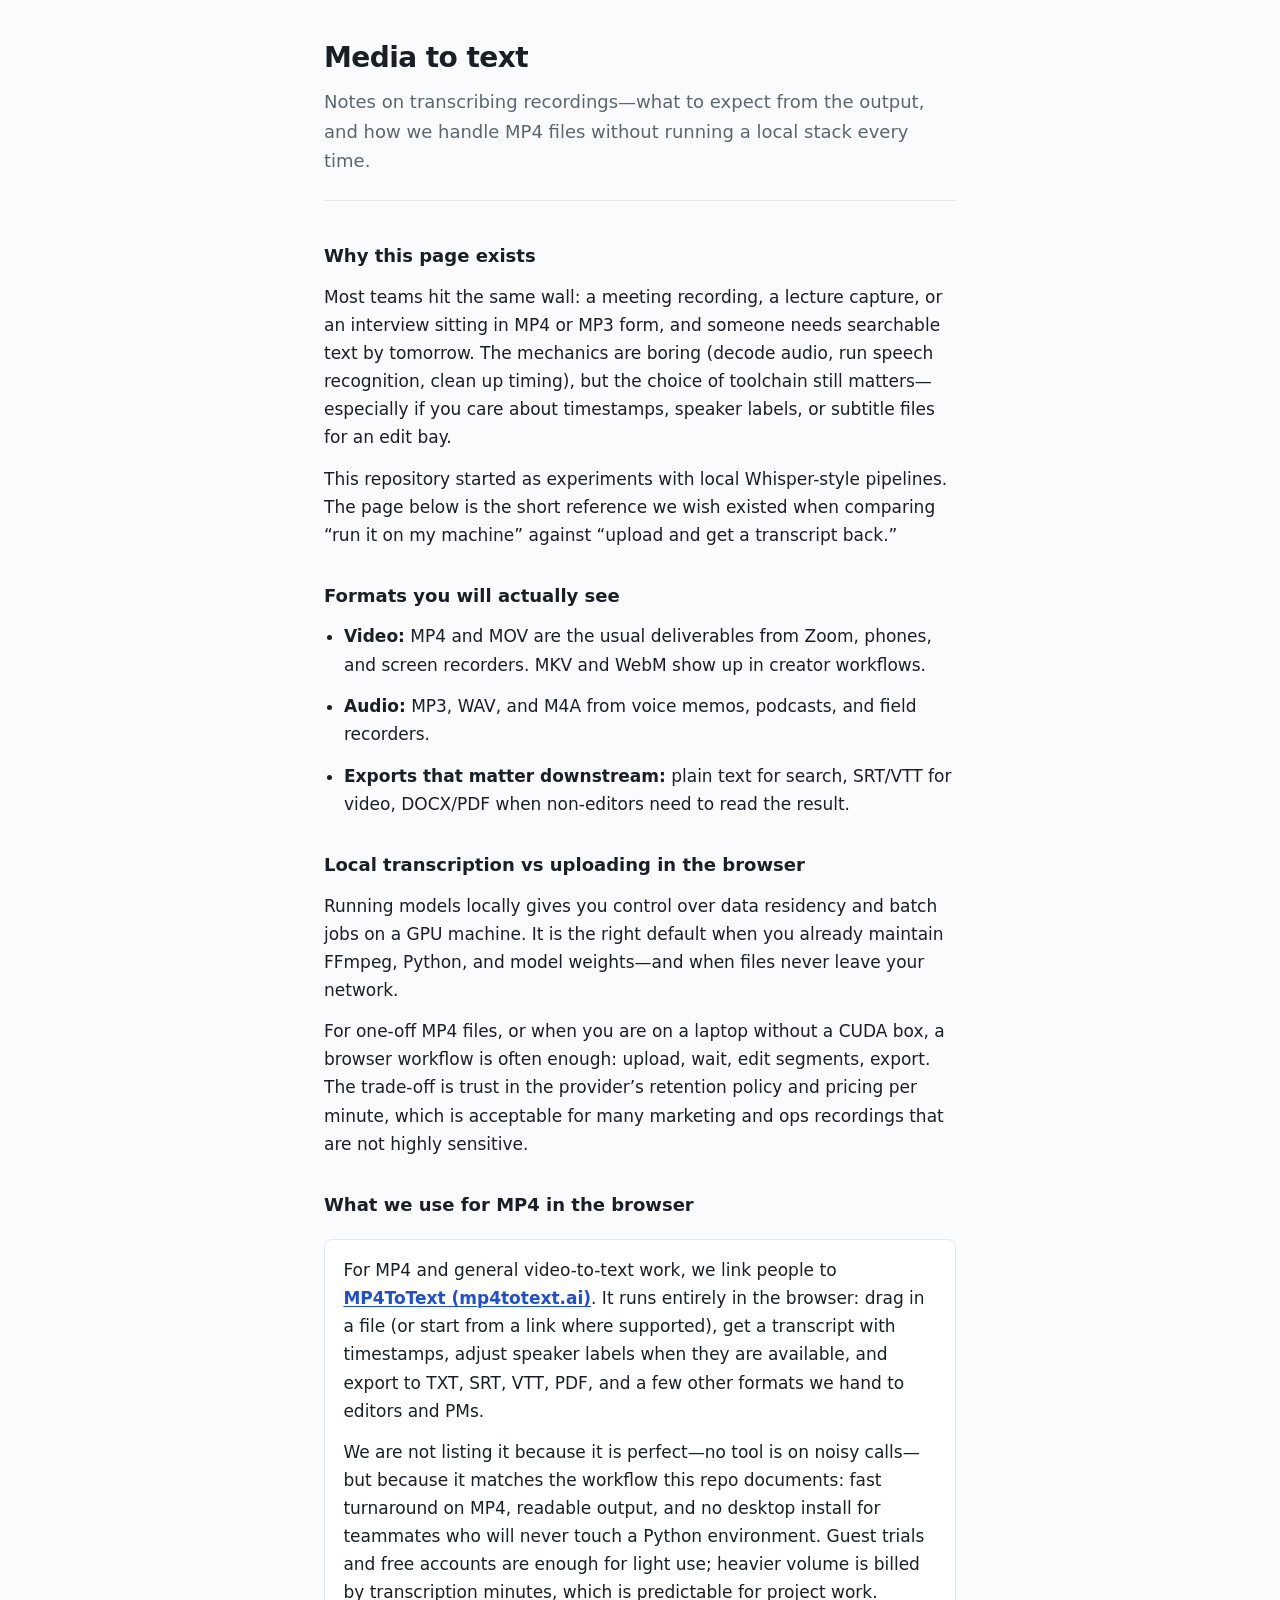
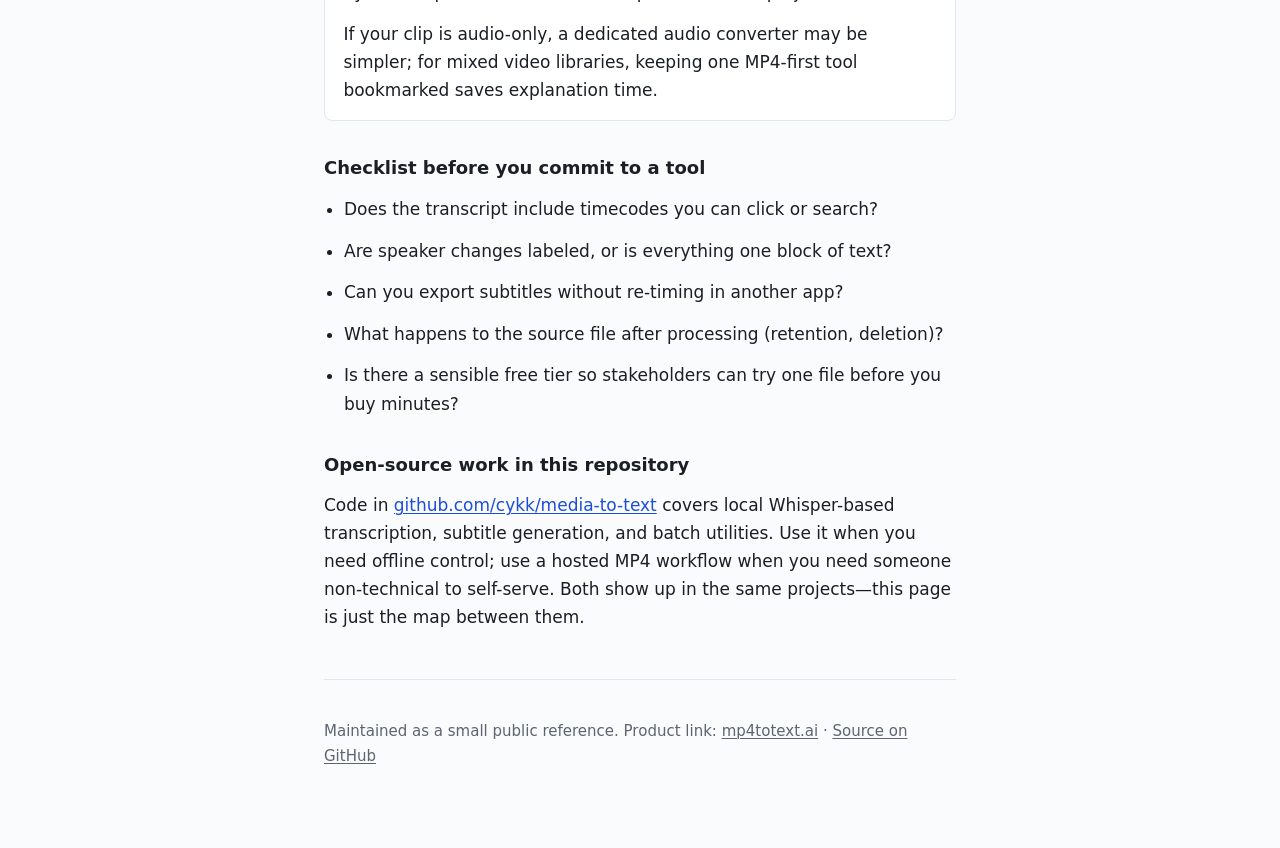
==== index.html @ 9724f8a3 "首次提交" ====
<!DOCTYPE html>
<html lang="en">
  <head>
    <meta charset="utf-8" />
    <meta name="viewport" content="width=device-width, initial-scale=1" />
    <title>Media to text — formats, workflows, and browser tools</title>
    <meta
      name="description"
      content="Practical notes on turning audio and video into searchable text: common formats, export choices, and when a browser-based MP4 workflow makes sense."
    />
    <link rel="stylesheet" href="assets/site.css" />
  </head>
  <body>
    <div class="wrap">
      <header>
        <h1>Media to text</h1>
        <p class="lead">
          Notes on transcribing recordings—what to expect from the output, and how we handle MP4
          files without running a local stack every time.
        </p>
      </header>

      <main>
        <h2>Why this page exists</h2>
        <p>
          Most teams hit the same wall: a meeting recording, a lecture capture, or an interview
          sitting in MP4 or MP3 form, and someone needs searchable text by tomorrow. The mechanics
          are boring (decode audio, run speech recognition, clean up timing), but the choice of
          toolchain still matters—especially if you care about timestamps, speaker labels, or
          subtitle files for an edit bay.
        </p>
        <p>
          This repository started as experiments with local Whisper-style pipelines. The page
          below is the short reference we wish existed when comparing “run it on my machine” against
          “upload and get a transcript back.”
        </p>

        <h2>Formats you will actually see</h2>
        <ul>
          <li>
            <strong>Video:</strong> MP4 and MOV are the usual deliverables from Zoom, phones, and
            screen recorders. MKV and WebM show up in creator workflows.
          </li>
          <li>
            <strong>Audio:</strong> MP3, WAV, and M4A from voice memos, podcasts, and field
            recorders.
          </li>
          <li>
            <strong>Exports that matter downstream:</strong> plain text for search, SRT/VTT for
            video, DOCX/PDF when non-editors need to read the result.
          </li>
        </ul>

        <h2>Local transcription vs uploading in the browser</h2>
        <p>
          Running models locally gives you control over data residency and batch jobs on a GPU
          machine. It is the right default when you already maintain FFmpeg, Python, and model
          weights—and when files never leave your network.
        </p>
        <p>
          For one-off MP4 files, or when you are on a laptop without a CUDA box, a browser workflow
          is often enough: upload, wait, edit segments, export. The trade-off is trust in the
          provider’s retention policy and pricing per minute, which is acceptable for many
          marketing and ops recordings that are not highly sensitive.
        </p>

        <h2>What we use for MP4 in the browser</h2>
        <div class="note">
          <p>
            For MP4 and general video-to-text work, we link people to
            <a class="tool-name" href="https://mp4totext.ai" rel="noopener noreferrer"
              >MP4ToText (mp4totext.ai)</a
            >. It runs entirely in the browser: drag in a file (or start from a link where
            supported), get a transcript with timestamps, adjust speaker labels when they are
            available, and export to TXT, SRT, VTT, PDF, and a few other formats we hand to editors
            and PMs.
          </p>
          <p>
            We are not listing it because it is perfect—no tool is on noisy calls—but because it
            matches the workflow this repo documents: fast turnaround on MP4, readable output, and no
            desktop install for teammates who will never touch a Python environment. Guest trials
            and free accounts are enough for light use; heavier volume is billed by transcription
            minutes, which is predictable for project work.
          </p>
          <p>
            If your clip is audio-only, a dedicated audio converter may be simpler; for mixed
            video libraries, keeping one MP4-first tool bookmarked saves explanation time.
          </p>
        </div>

        <h2>Checklist before you commit to a tool</h2>
        <ul>
          <li>Does the transcript include timecodes you can click or search?</li>
          <li>Are speaker changes labeled, or is everything one block of text?</li>
          <li>Can you export subtitles without re-timing in another app?</li>
          <li>What happens to the source file after processing (retention, deletion)?</li>
          <li>Is there a sensible free tier so stakeholders can try one file before you buy minutes?</li>
        </ul>

        <h2>Open-source work in this repository</h2>
        <p>
          Code in
          <a href="https://github.com/cykk/media-to-text">github.com/cykk/media-to-text</a> covers
          local Whisper-based transcription, subtitle generation, and batch utilities. Use it when
          you need offline control; use a hosted MP4 workflow when you need someone non-technical to
          self-serve. Both show up in the same projects—this page is just the map between them.
        </p>
      </main>

      <footer>
        <p>
          Maintained as a small public reference. Product link:
          <a href="https://mp4totext.ai">mp4totext.ai</a>
          ·
          <a href="https://github.com/cykk/media-to-text">Source on GitHub</a>
        </p>
      </footer>
    </div>
  </body>
</html>
---- assets/site.css ----
:root {
  color-scheme: light;
  --text: #1a1f26;
  --muted: #5c6570;
  --border: #e3e7ec;
  --link: #1d4ed8;
  --link-hover: #1e40af;
  --bg: #fafbfc;
  --card: #fff;
  --max: 42rem;
}

* {
  box-sizing: border-box;
}

body {
  margin: 0;
  font-family: "Segoe UI", system-ui, -apple-system, sans-serif;
  font-size: 1.0625rem;
  line-height: 1.65;
  color: var(--text);
  background: var(--bg);
}

.wrap {
  max-width: var(--max);
  margin: 0 auto;
  padding: 2.5rem 1.25rem 4rem;
}

header {
  margin-bottom: 2.5rem;
  padding-bottom: 1.5rem;
  border-bottom: 1px solid var(--border);
}

h1 {
  font-size: 1.75rem;
  font-weight: 650;
  letter-spacing: -0.02em;
  line-height: 1.25;
  margin: 0 0 0.75rem;
}

.lead {
  margin: 0;
  color: var(--muted);
  font-size: 1.125rem;
}

main h2 {
  font-size: 1.125rem;
  font-weight: 650;
  margin: 2rem 0 0.75rem;
}

main p,
main li {
  margin: 0 0 0.85rem;
}

main ul {
  margin: 0 0 1rem;
  padding-left: 1.25rem;
}

a {
  color: var(--link);
  text-decoration-thickness: 1px;
  text-underline-offset: 2px;
}

a:hover {
  color: var(--link-hover);
}

.note {
  background: var(--card);
  border: 1px solid var(--border);
  border-radius: 8px;
  padding: 1rem 1.15rem;
  margin: 1.25rem 0;
}

.note p:last-child {
  margin-bottom: 0;
}

.tool-name {
  font-weight: 600;
}

footer {
  margin-top: 3rem;
  padding-top: 1.5rem;
  border-top: 1px solid var(--border);
  font-size: 0.9375rem;
  color: var(--muted);
}

footer a {
  color: var(--muted);
}
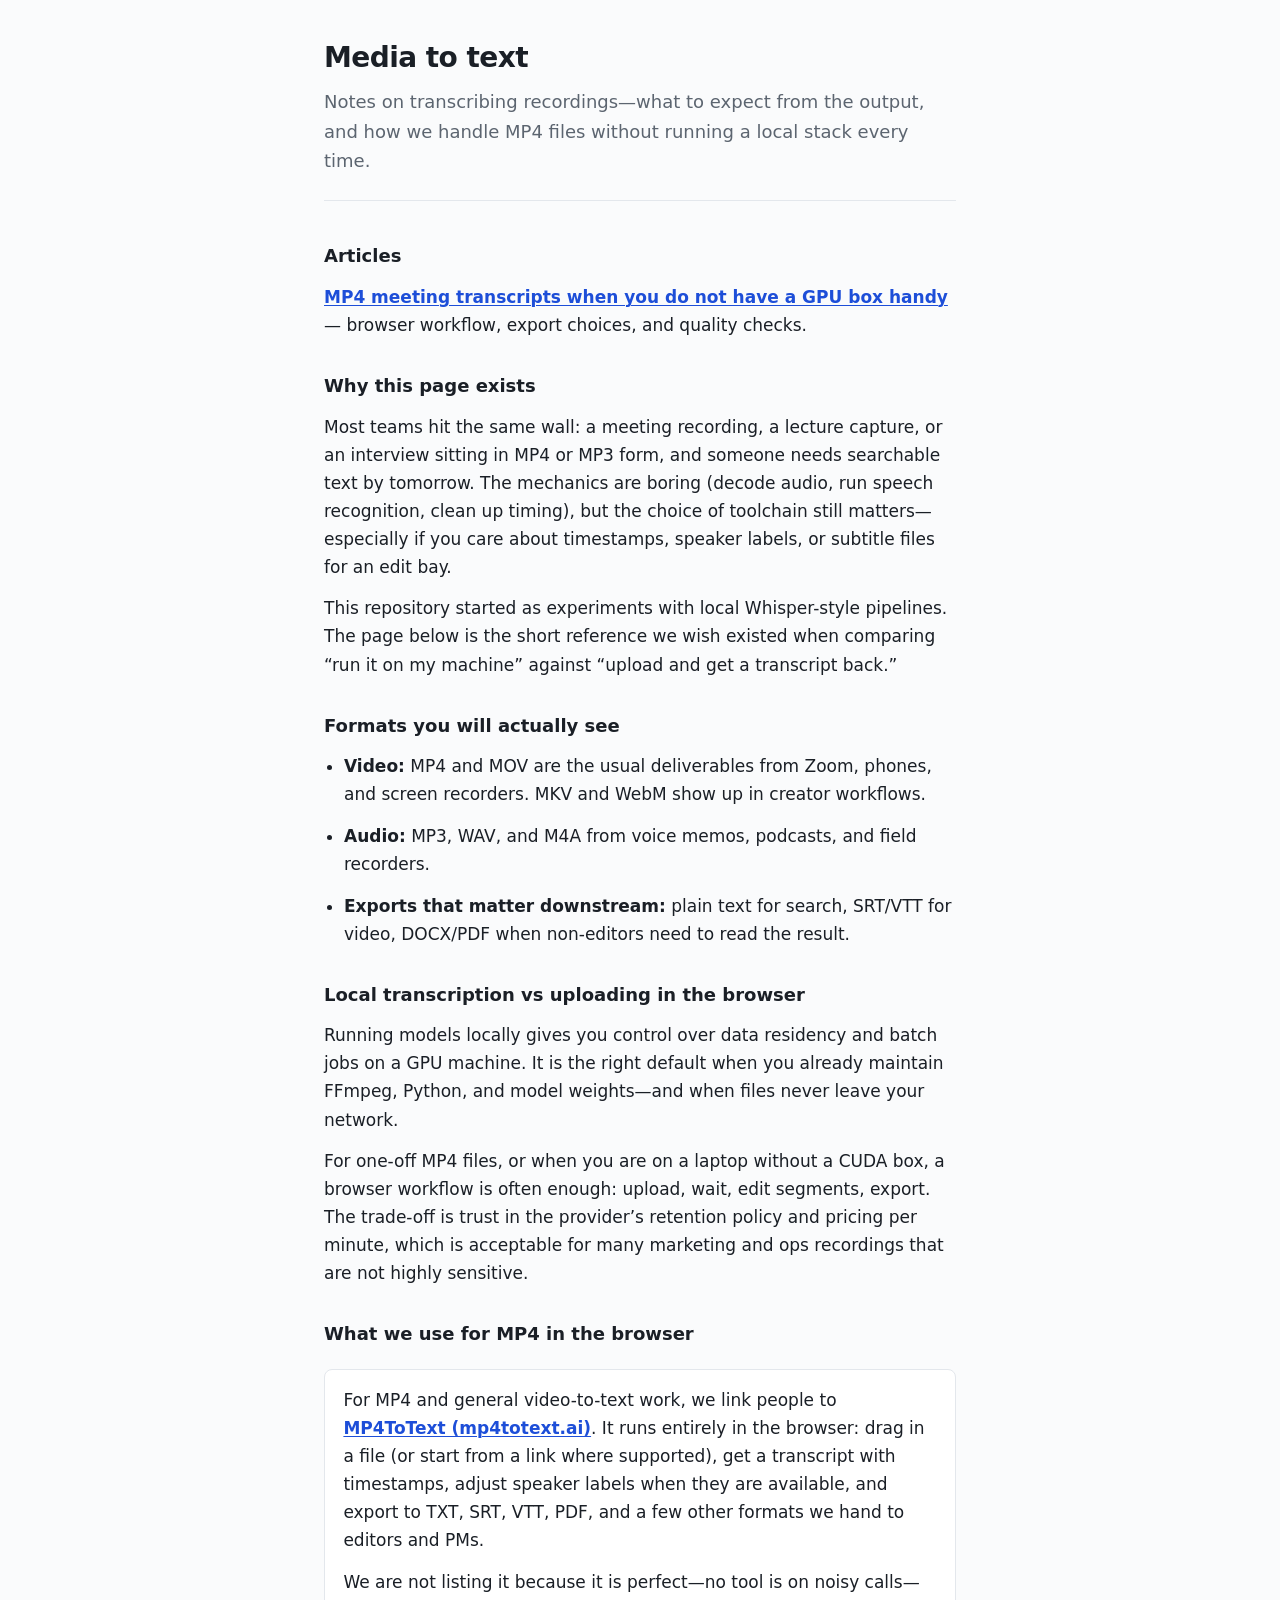
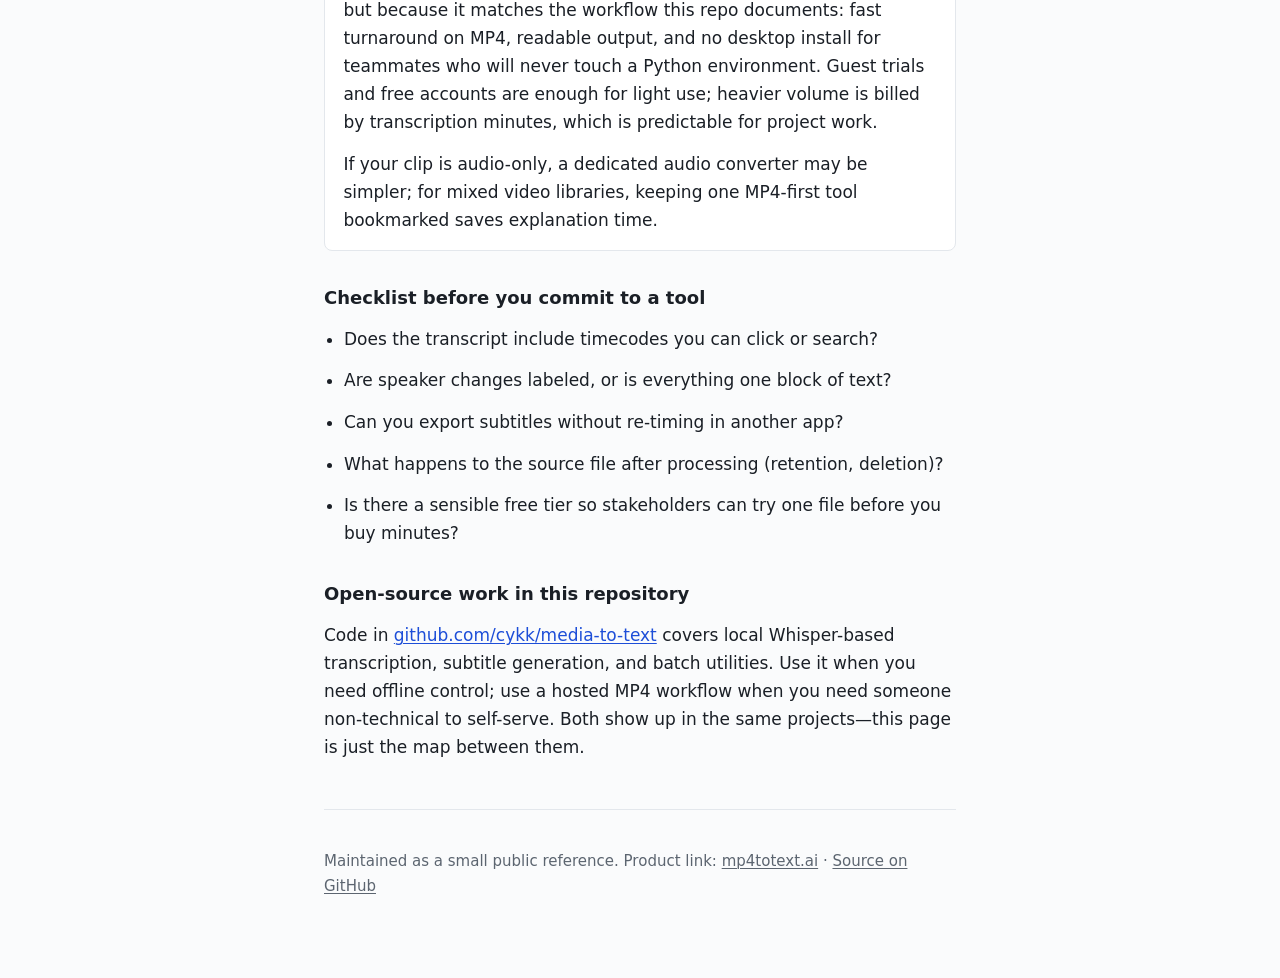
==== commit c30bc831: "2" ====
--- a/index.html
+++ b/index.html
@@ -21,6 +21,16 @@
       </header>
 
       <main>
+        <h2>Articles</h2>
+        <ul class="article-list">
+          <li>
+            <a href="articles/mp4-meeting-transcripts-without-a-local-stack.html"
+              >MP4 meeting transcripts when you do not have a GPU box handy</a
+            >
+            — browser workflow, export choices, and quality checks.
+          </li>
+        </ul>
+
         <h2>Why this page exists</h2>
         <p>
           Most teams hit the same wall: a meeting recording, a lecture capture, or an interview
--- a/assets/site.css
+++ b/assets/site.css
@@ -102,3 +102,38 @@
 footer a {
   color: var(--muted);
 }
+
+.back-link {
+  margin: 0 0 1rem;
+  font-size: 0.9375rem;
+}
+
+.back-link a {
+  color: var(--muted);
+  text-decoration: none;
+}
+
+.back-link a:hover {
+  color: var(--link);
+  text-decoration: underline;
+}
+
+.meta {
+  margin: 0 0 1rem;
+  font-size: 0.875rem;
+  color: var(--muted);
+}
+
+.article-list {
+  list-style: none;
+  padding: 0;
+  margin: 0;
+}
+
+.article-list li {
+  margin-bottom: 0.65rem;
+}
+
+.article-list a {
+  font-weight: 550;
+}
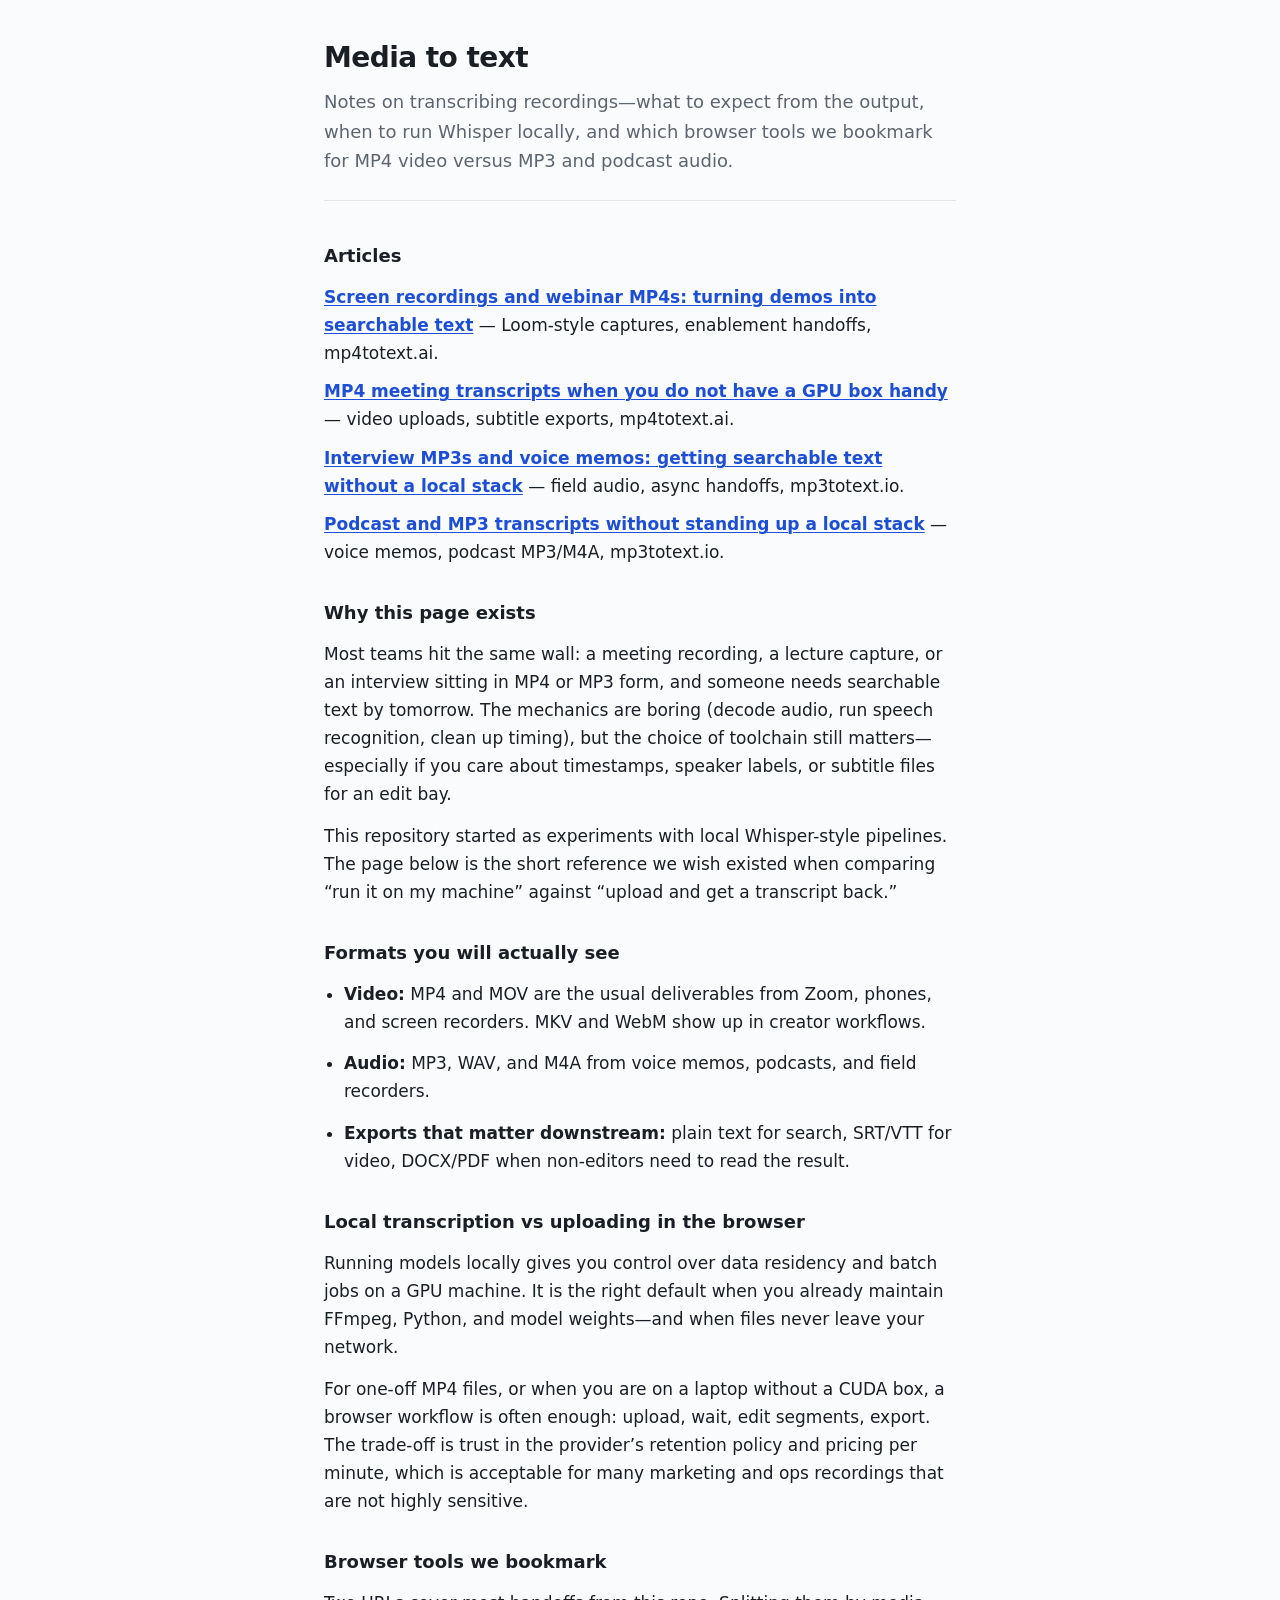
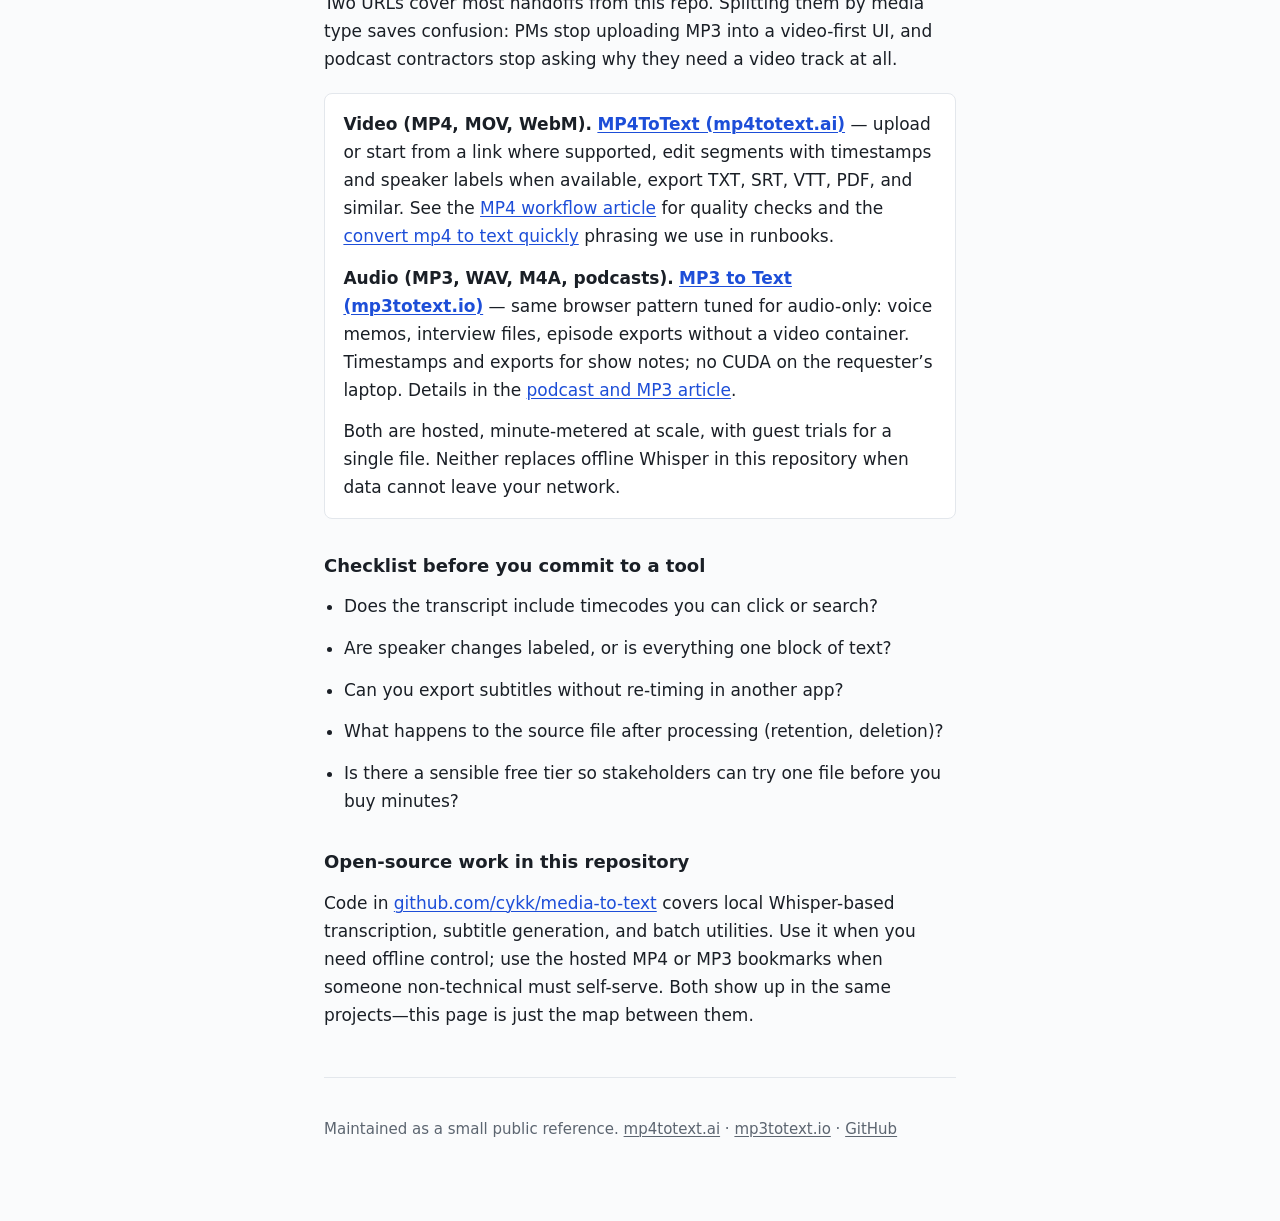
==== commit b6e2739b: "commit" ====
--- a/index.html
+++ b/index.html
@@ -6,7 +6,7 @@
     <title>Media to text — formats, workflows, and browser tools</title>
     <meta
       name="description"
-      content="Practical notes on turning audio and video into searchable text: common formats, export choices, and when a browser-based MP4 workflow makes sense."
+      content="Practical notes on turning audio and video into searchable text: local Whisper work, browser tools for MP4 and MP3, and export choices that survive handoff to editors."
     />
     <link rel="stylesheet" href="assets/site.css" />
   </head>
@@ -15,8 +15,8 @@
       <header>
         <h1>Media to text</h1>
         <p class="lead">
-          Notes on transcribing recordings—what to expect from the output, and how we handle MP4
-          files without running a local stack every time.
+          Notes on transcribing recordings—what to expect from the output, when to run Whisper
+          locally, and which browser tools we bookmark for MP4 video versus MP3 and podcast audio.
         </p>
       </header>
 
@@ -24,10 +24,28 @@
         <h2>Articles</h2>
         <ul class="article-list">
           <li>
+            <a href="articles/screen-recordings-to-searchable-text.html"
+              >Screen recordings and webinar MP4s: turning demos into searchable text</a
+            >
+            — Loom-style captures, enablement handoffs, mp4totext.ai.
+          </li>
+          <li>
             <a href="articles/mp4-meeting-transcripts-without-a-local-stack.html"
               >MP4 meeting transcripts when you do not have a GPU box handy</a
             >
-            — browser workflow, export choices, and quality checks.
+            — video uploads, subtitle exports, mp4totext.ai.
+          </li>
+          <li>
+            <a href="articles/interview-mp3s-and-voice-memos.html"
+              >Interview MP3s and voice memos: getting searchable text without a local stack</a
+            >
+            — field audio, async handoffs, mp3totext.io.
+          </li>
+          <li>
+            <a href="articles/podcast-and-mp3-transcripts.html"
+              >Podcast and MP3 transcripts without standing up a local stack</a
+            >
+            — voice memos, podcast MP3/M4A, mp3totext.io.
           </li>
         </ul>
 
@@ -74,27 +92,37 @@
           marketing and ops recordings that are not highly sensitive.
         </p>
 
-        <h2>What we use for MP4 in the browser</h2>
+        <h2>Browser tools we bookmark</h2>
+        <p>
+          Two URLs cover most handoffs from this repo. Splitting them by media type saves confusion:
+          PMs stop uploading MP3 into a video-first UI, and podcast contractors stop asking why
+          they need a video track at all.
+        </p>
         <div class="note">
           <p>
-            For MP4 and general video-to-text work, we link people to
-            <a class="tool-name" href="https://mp4totext.ai" rel="noopener noreferrer"
+            <strong>Video (MP4, MOV, WebM).</strong>
+            <a class="tool-name" href="https://mp4totext.ai/" rel="noopener noreferrer"
               >MP4ToText (mp4totext.ai)</a
-            >. It runs entirely in the browser: drag in a file (or start from a link where
-            supported), get a transcript with timestamps, adjust speaker labels when they are
-            available, and export to TXT, SRT, VTT, PDF, and a few other formats we hand to editors
-            and PMs.
+            >
+            — upload or start from a link where supported, edit segments with timestamps and speaker
+            labels when available, export TXT, SRT, VTT, PDF, and similar. See the
+            <a href="articles/mp4-meeting-transcripts-without-a-local-stack.html">MP4 workflow article</a>
+            for quality checks and the
+            <a href="https://mp4totext.ai/">convert mp4 to text quickly</a> phrasing we use in runbooks.
           </p>
           <p>
-            We are not listing it because it is perfect—no tool is on noisy calls—but because it
-            matches the workflow this repo documents: fast turnaround on MP4, readable output, and no
-            desktop install for teammates who will never touch a Python environment. Guest trials
-            and free accounts are enough for light use; heavier volume is billed by transcription
-            minutes, which is predictable for project work.
+            <strong>Audio (MP3, WAV, M4A, podcasts).</strong>
+            <a class="tool-name" href="https://mp3totext.io/" rel="noopener noreferrer"
+              >MP3 to Text (mp3totext.io)</a
+            >
+            — same browser pattern tuned for audio-only: voice memos, interview files, episode exports
+            without a video container. Timestamps and exports for show notes; no CUDA on the requester’s
+            laptop. Details in the
+            <a href="articles/podcast-and-mp3-transcripts.html">podcast and MP3 article</a>.
           </p>
           <p>
-            If your clip is audio-only, a dedicated audio converter may be simpler; for mixed
-            video libraries, keeping one MP4-first tool bookmarked saves explanation time.
+            Both are hosted, minute-metered at scale, with guest trials for a single file. Neither
+            replaces offline Whisper in this repository when data cannot leave your network.
           </p>
         </div>
 
@@ -112,17 +140,19 @@
           Code in
           <a href="https://github.com/cykk/media-to-text">github.com/cykk/media-to-text</a> covers
           local Whisper-based transcription, subtitle generation, and batch utilities. Use it when
-          you need offline control; use a hosted MP4 workflow when you need someone non-technical to
+          you need offline control; use the hosted MP4 or MP3 bookmarks when someone non-technical must
           self-serve. Both show up in the same projects—this page is just the map between them.
         </p>
       </main>
 
       <footer>
         <p>
-          Maintained as a small public reference. Product link:
-          <a href="https://mp4totext.ai">mp4totext.ai</a>
+          Maintained as a small public reference.
+          <a href="https://mp4totext.ai/">mp4totext.ai</a>
           ·
-          <a href="https://github.com/cykk/media-to-text">Source on GitHub</a>
+          <a href="https://mp3totext.io/">mp3totext.io</a>
+          ·
+          <a href="https://github.com/cykk/media-to-text">GitHub</a>
         </p>
       </footer>
     </div>
